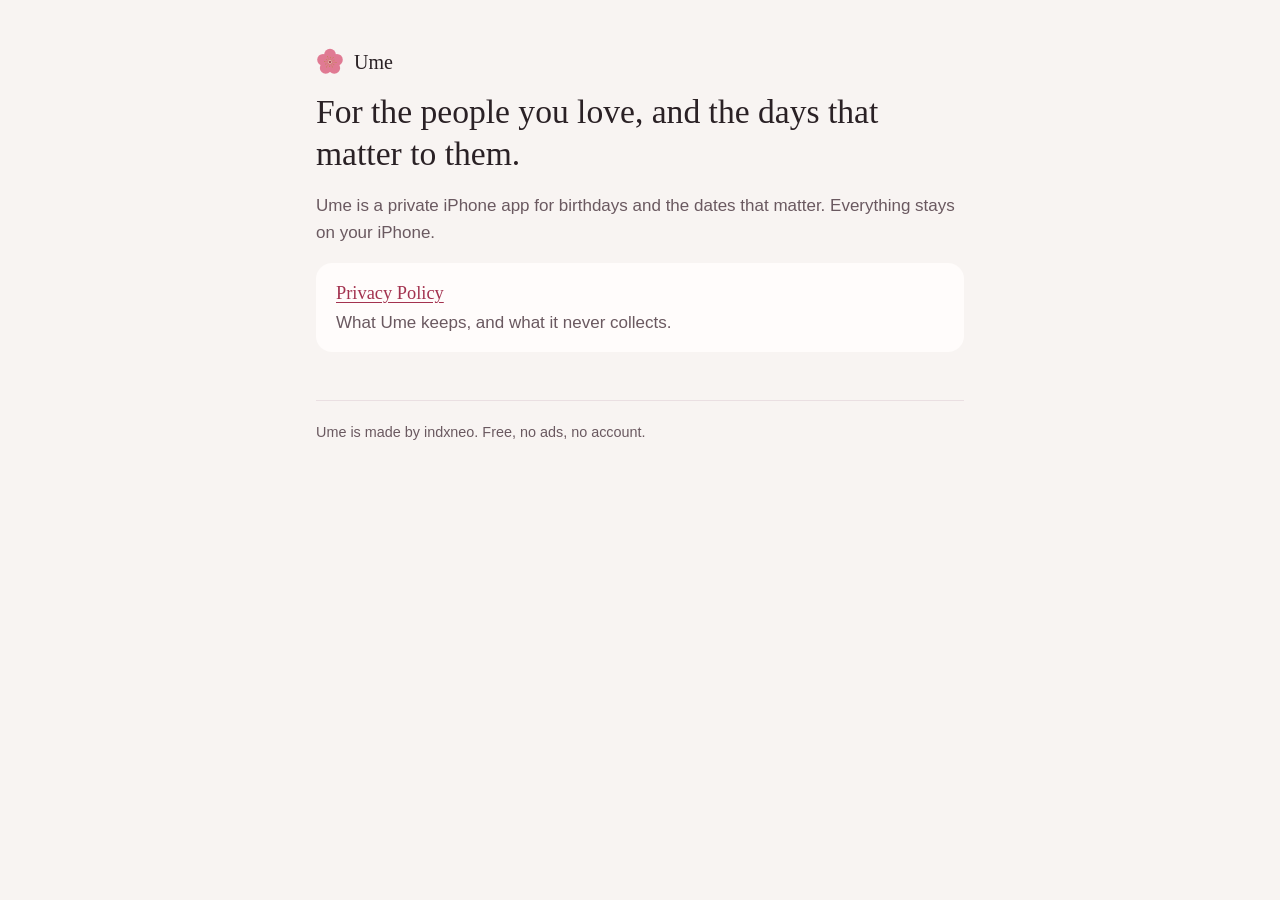
==== index.html @ 91545272 "Privacy policy for Ume Everything stays on the iPhone; lists exactly what Better Drafts (Private Clo" ====
<!doctype html>
<html lang="en">
<head>
<meta charset="utf-8">
<meta name="viewport" content="width=device-width, initial-scale=1">
<meta name="color-scheme" content="light dark">
<title>Ume Legal</title>
<meta name="description" content="Legal pages for Ume, an iPhone app for remembering the people you love.">
<link rel="stylesheet" href="style.css">
</head>
<body>
<main>
<header>
  <a class="brand" href="./"><svg class="blossom" width="28" height="28" viewBox="0 0 100 100" aria-hidden="true"><circle class="petal" cx="50.0" cy="24.0" r="21"/><circle class="petal" cx="74.7" cy="42.0" r="21"/><circle class="petal" cx="65.3" cy="71.0" r="21"/><circle class="petal" cx="34.7" cy="71.0" r="21"/><circle class="petal" cx="25.3" cy="42.0" r="21"/><g stroke-width="0.9"><line class="stamen" x1="50" y1="50" x2="71.9" y2="51.9"/><circle class="pollen" cx="71.9" cy="51.9" r="1.6"/><line class="stamen" x1="50" y1="50" x2="63.9" y2="59.8"/><circle class="pollen" cx="63.9" cy="59.8" r="1.6"/><line class="stamen" x1="50" y1="50" x2="58.5" y2="68.1"/><circle class="pollen" cx="58.5" cy="68.1" r="1.6"/><line class="stamen" x1="50" y1="50" x2="48.6" y2="65.9"/><circle class="pollen" cx="48.6" cy="65.9" r="1.6"/><line class="stamen" x1="50" y1="50" x2="37.4" y2="68.0"/><circle class="pollen" cx="37.4" cy="68.0" r="1.6"/><line class="stamen" x1="50" y1="50" x2="34.6" y2="57.2"/><circle class="pollen" cx="34.6" cy="57.2" r="1.6"/><line class="stamen" x1="50" y1="50" x2="30.1" y2="48.3"/><circle class="pollen" cx="30.1" cy="48.3" r="1.6"/><line class="stamen" x1="50" y1="50" x2="36.9" y2="40.8"/><circle class="pollen" cx="36.9" cy="40.8" r="1.6"/><line class="stamen" x1="50" y1="50" x2="40.7" y2="30.1"/><circle class="pollen" cx="40.7" cy="30.1" r="1.6"/><line class="stamen" x1="50" y1="50" x2="51.5" y2="33.1"/><circle class="pollen" cx="51.5" cy="33.1" r="1.6"/><line class="stamen" x1="50" y1="50" x2="61.5" y2="33.6"/><circle class="pollen" cx="61.5" cy="33.6" r="1.6"/><line class="stamen" x1="50" y1="50" x2="64.5" y2="43.2"/><circle class="pollen" cx="64.5" cy="43.2" r="1.6"/></g><circle class="heart" cx="50" cy="50" r="4"/></svg> Ume</a>
</header>

<h1>For the people you love, and the days that matter to them.</h1>
<p class="muted">Ume is a private iPhone app for birthdays and the dates that matter. Everything stays on your
iPhone.</p>

<ul class="card-list">
  <li><a href="privacy.html">Privacy Policy</a><br><span class="muted">What Ume keeps, and what it never
  collects.</span></li>
</ul>

<footer>Ume is made by indxneo. Free, no ads, no account.</footer>
</main>
</body>
</html>
---- style.css ----
:root {
  --paper: #f8f4f2;
  --card: #fffcfb;
  --blush: #f7e4e8;
  --ink: #2a2125;
  --ink-soft: #6a5960;
  --accent: #a3324f;
  --petal: #e07a93;
  --stamen: #b88a3e;
  --rule: #eadfe2;
}

@media (prefers-color-scheme: dark) {
  :root {
    --paper: #161114;
    --card: #221a1e;
    --blush: #36202a;
    --ink: #f4ecef;
    --ink-soft: #bfb0b6;
    --accent: #e69cae;
    --petal: #e78aa0;
    --stamen: #d9b36a;
    --rule: #3a2b31;
  }
}

* { box-sizing: border-box; }

html { -webkit-text-size-adjust: 100%; }

body {
  margin: 0;
  background: var(--paper);
  color: var(--ink);
  font: 17px/1.6 -apple-system, BlinkMacSystemFont, "SF Pro Text", "Helvetica Neue", Arial, sans-serif;
}

main {
  max-width: 680px;
  margin: 0 auto;
  padding: 48px 16px 64px;
}

h1, h2, .brand {
  font-family: ui-serif, "New York", "Iowan Old Style", Georgia, serif;
  font-weight: 500;
  line-height: 1.25;
}

h1 { font-size: 2.1rem; margin: 0.2em 0 0.1em; }
h2 { font-size: 1.35rem; margin: 2.2em 0 0.5em; }

p, li { color: var(--ink); }
.muted { color: var(--ink-soft); }

a { color: var(--accent); text-underline-offset: 3px; }

header .brand {
  display: inline-flex;
  align-items: center;
  gap: 10px;
  font-size: 1.25rem;
  color: var(--ink);
  text-decoration: none;
}

.summary {
  background: var(--blush);
  border-radius: 20px;
  padding: 18px 22px;
  margin: 28px 0 8px;
}
.summary p { margin: 0.4em 0; }

ul { padding-left: 1.25em; }
li { margin: 0.35em 0; }

.card-list { list-style: none; padding: 0; }
.card-list li {
  background: var(--card);
  border-radius: 16px;
  padding: 16px 20px;
  margin: 12px 0;
}
.card-list a { font-family: ui-serif, "New York", Georgia, serif; font-size: 1.15rem; }

footer {
  margin-top: 48px;
  padding-top: 20px;
  border-top: 1px solid var(--rule);
  font-size: 0.9rem;
  color: var(--ink-soft);
}

.blossom .petal { fill: var(--petal); }
.blossom .stamen { stroke: var(--stamen); }
.blossom .pollen { fill: var(--stamen); }
.blossom .heart { fill: var(--accent); }
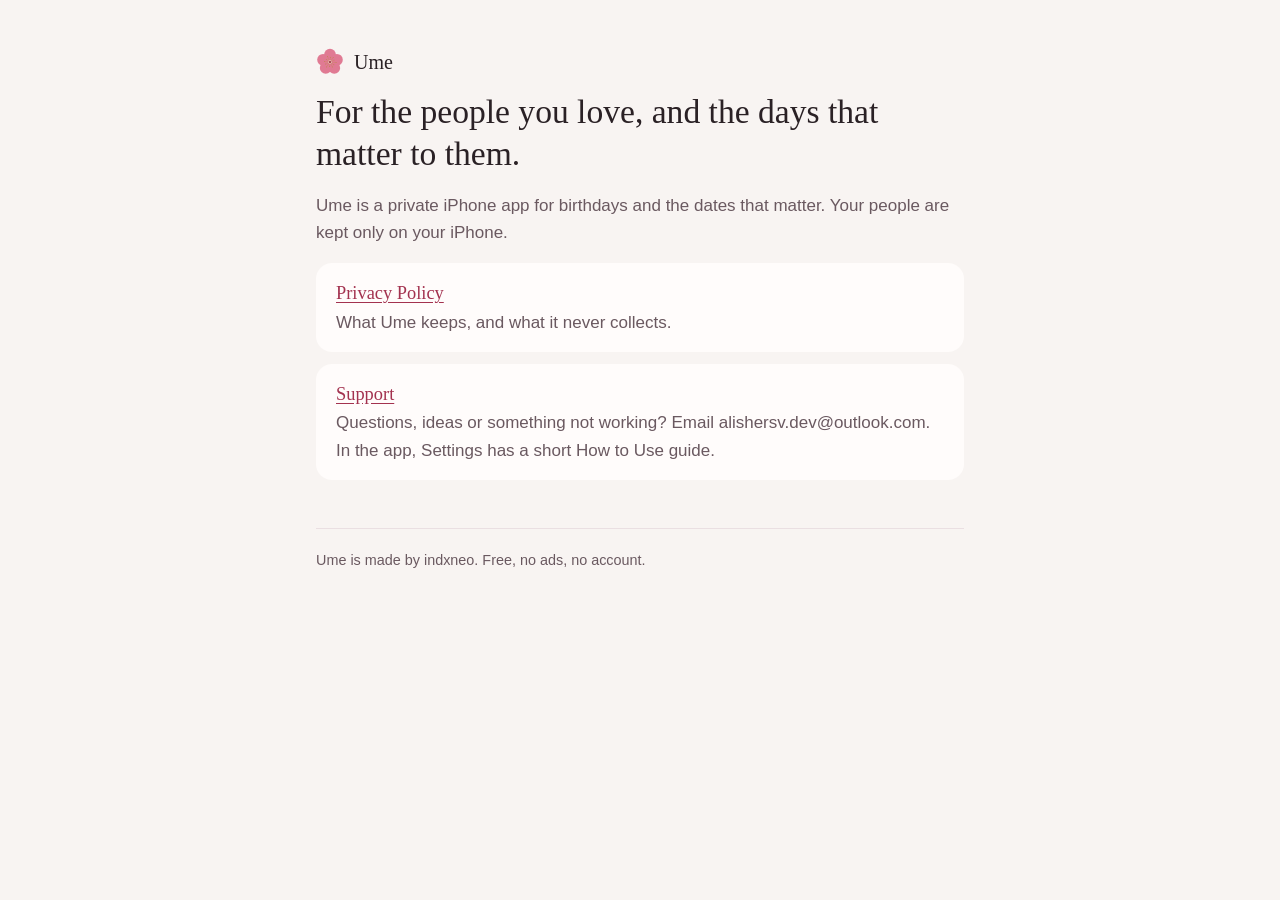
==== commit 8deeaaae: "Contact by email; Support entry for the App Store support URL Co-Authored-By: Claude Opus 5.5 <norep" ====
--- a/index.html
+++ b/index.html
@@ -15,12 +15,15 @@
 </header>
 
 <h1>For the people you love, and the days that matter to them.</h1>
-<p class="muted">Ume is a private iPhone app for birthdays and the dates that matter. Everything stays on your
-iPhone.</p>
+<p class="muted">Ume is a private iPhone app for birthdays and the dates that matter. Your people are kept only on
+your iPhone.</p>
 
 <ul class="card-list">
   <li><a href="privacy.html">Privacy Policy</a><br><span class="muted">What Ume keeps, and what it never
   collects.</span></li>
+  <li id="support"><a href="mailto:alishersv.dev@outlook.com?subject=Ume">Support</a><br><span class="muted">Questions,
+  ideas or something not working? Email alishersv.dev@outlook.com. In the app, Settings has a short How to Use
+  guide.</span></li>
 </ul>
 
 <footer>Ume is made by indxneo. Free, no ads, no account.</footer>
